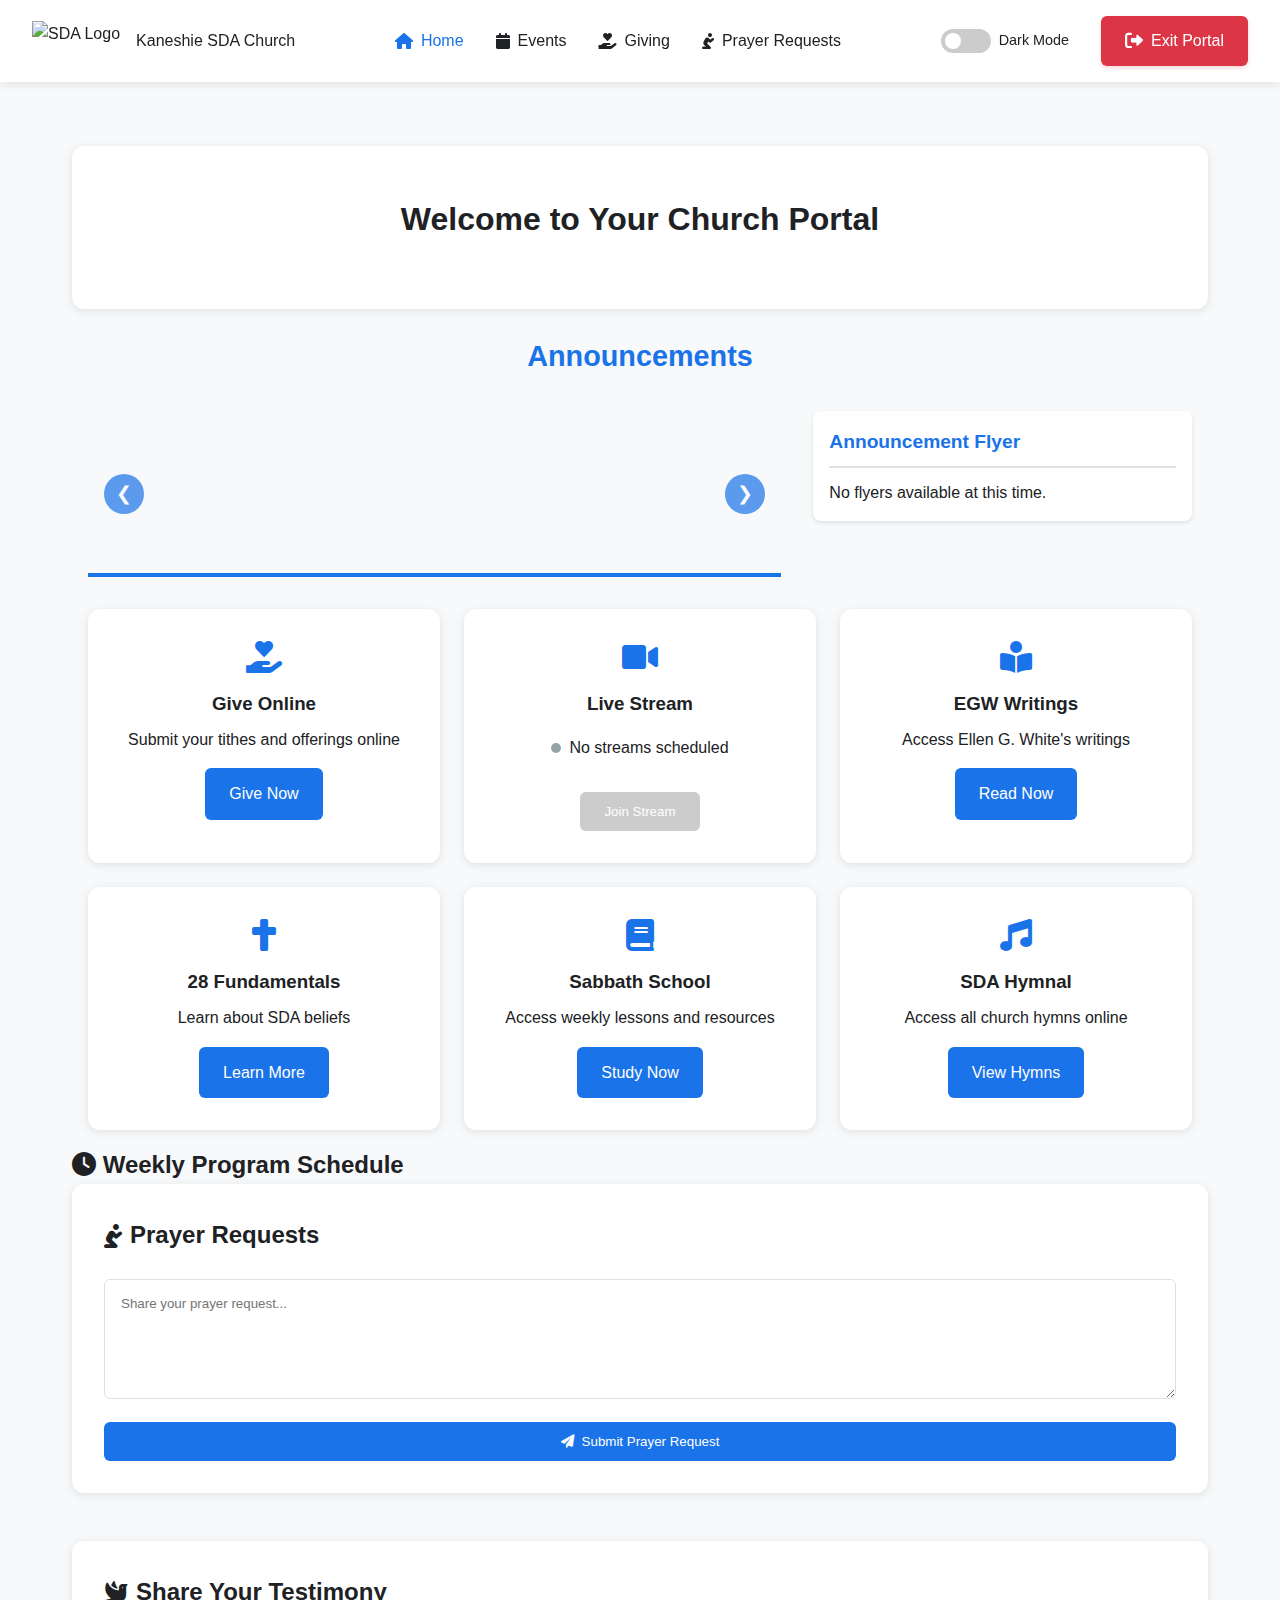
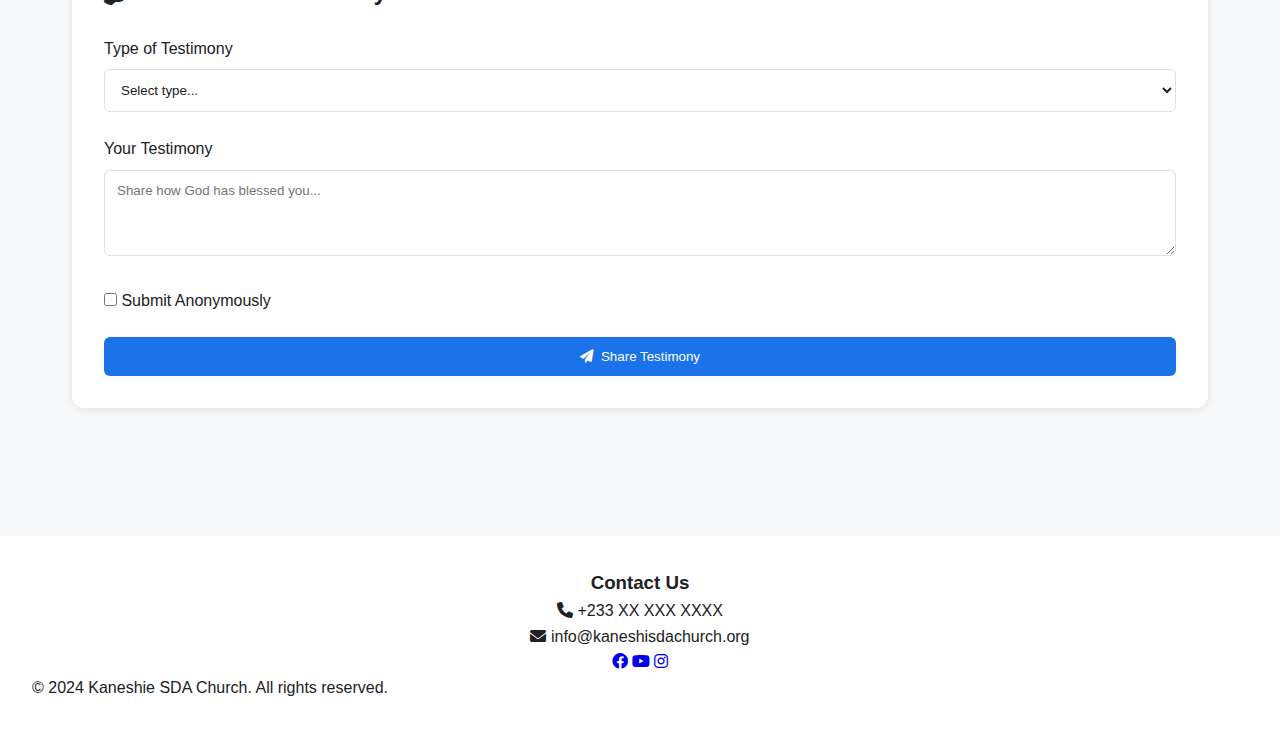
==== member-portal.html @ 42c8f6ec "Add files via upload" ====
<!DOCTYPE html>
<html lang="en">
<head>
    <meta charset="UTF-8">
    <meta name="viewport" content="width=device-width, initial-scale=1.0, maximum-scale=1.0, user-scalable=no">
    <title>Member Portal - Kaneshie SDA Church</title>
    <link rel="icon" type="image/x-icon" href="/images/favicon.ico">
    <!-- Core styles -->
    <link rel="stylesheet" href="css/member-portal.css">
    <link rel="stylesheet" href="css/themes.css">
    <!-- Font Awesome for icons -->
    <link rel="stylesheet" href="https://cdnjs.cloudflare.com/ajax/libs/font-awesome/6.0.0/css/all.min.css">
    <!-- JavaScript files -->
    <script src="js/member-portal.js" defer></script>
</head>
<body>
    <!-- Navigation -->
    <nav class="portal-nav">
        <div class="nav-brand">
            <div class="logo">
                <img src="C:\Users\OSAFO Enoch Agyei\OneDrive\Desktop\sda.jpg" alt="SDA Logo">
            </div>
            <span>Kaneshie SDA Church</span>
        </div>
        <div class="nav-links">
            <a href="#" class="active"><i class="fas fa-home"></i> Home</a>
            <a href="events-page.html"><i class="fas fa-calendar"></i> Events</a>
            <a href="payment-portal.html"><i class="fas fa-hand-holding-heart"></i> Giving</a>
            <a href="#prayers"><i class="fas fa-pray"></i> Prayer Requests</a>
        </div>
        <div class="nav-controls">
            <div class="theme-toggle">
                <label class="switch">
                    <input type="checkbox" id="theme-toggle">
                    <span class="slider round"></span>
                </label>
                <span class="toggle-label">Dark Mode</span>
            </div>
            <div class="nav-profile">
                <a href="index.html" class="logout-btn">
                    <i class="fas fa-sign-out-alt"></i> Exit Portal
                </a>
            </div>
        </div>
    </nav>
    <!-- Main Content -->
    <main class="portal-content">
        <!-- Welcome Section -->
        <section class="welcome-section">
            <div class="welcome-header">
                <h1>Welcome to Your Church Portal</h1>
            </div>
        </section>
           <!-- Announcements and Flyers Section -->
            <H1 id="announcements-text">Announcements</H1>
<div class="announcements-wrapper">
    <!-- Announcements Slideshow -->
    <section class="announcements-slideshow">
        <div class="slideshow-container">
            <div class="slides">
                <!-- Slides will be added here by JavaScript -->
            </div>
            <div class="slide-navigation">
                <button class="slide-nav prev">❮</button>
                <button class="slide-nav next">❯</button>
            </div>
            <div class="slide-dots">
                <!-- Dots will be added here by JavaScript -->
            </div>
            <div class="slide-timer">
                <div class="timer-bar"></div>
            </div>
        </div>
    </section>

    <!-- Flyers Section -->
    <section class="flyers-section">
        <h3>Announcement Flyer</h3>
        <div class="flyers-container">
            <!-- Flyers will be added here by JavaScript -->
        </div>
    </section>
</div>

        <!-- Quick Actions -->
        <section class="quick-actions">
            <div class="action-card">
                <i class="fas fa-hand-holding-heart"></i>
                <h3>Give Online</h3>
                <p>Submit your tithes and offerings online</p>
                <a href="payment-portal.html" class="action-btn">Give Now</a>
            </div>
            <div class="action-card" id="liveStreamBtn">
                <i class="fas fa-video"></i>
                <h3>Live Stream</h3>
                <div class="live-status">
                    <span class="status-indicator"></span>
                    <span class="status-text">Checking status...</span>
                </div>
                <button onclick="openLiveStream()" class="action-btn stream-btn" disabled>Join Stream</button>
            </div>
            <div class="action-card">
                <i class="fas fa-book-reader"></i>
                <h3>EGW Writings</h3>
                <p>Access Ellen G. White's writings</p>
                <a href="https://egwwritings.org" class="action-btn">Read Now</a>
            </div>
            <div class="action-card">
                <i class="fas fa-cross"></i>
                <h3>28 Fundamentals</h3>
                <p>Learn about SDA beliefs</p>
                <a href="https://en.wikipedia.org/wiki/28_Fundamental_Beliefs" target="_blank" class="action-btn">Learn More</a>
            </div>
            <div class="action-card">
                <i class="fas fa-book"></i>
                <h3>Sabbath School</h3>
                <p>Access weekly lessons and resources</p>
                <a href="https://www.sabbath.school/" target="_blank" class="action-btn">Study Now</a>
            </div>
            <div class="action-card">
                <i class="fas fa-music"></i>
                <h3>SDA Hymnal</h3>
                <p>Access all church hymns online</p>
                <a href="https://www.sdahymnal.org" target="_blank" class="action-btn">View Hymns</a>
            </div>
        </section>

        <!-- Sabbath Program Schedule -->
        <section class="sabbath-schedule">
            <h2><i class="fas fa-clock"></i> Weekly Program Schedule</h2>
            <div id="weeklySchedule" class="schedule-container">
                <!-- Schedule will be loaded dynamically -->
            </div>
        </section>
        <!-- Prayer Request Section -->
        <section id="prayers" class="prayer-section">
            <h2><i class="fas fa-pray"></i> Prayer Requests</h2>
            <form id="prayerForm" class="prayer-form" onsubmit="handlePrayerSubmit(event)">
                <textarea 
                    name="prayerRequest" 
                    id="prayerRequest" 
                    placeholder="Share your prayer request..."
                    required
                ></textarea>
                <button type="submit" class="submit-btn">
                    <i class="fas fa-paper-plane"></i> Submit Prayer Request
                </button>
            </form>
            <div id="confirmationMessage" class="confirmation-message" style="display: none;">
                Your prayer request has been submitted. The church officials will pray for you.
            </div>
        </section>

        <!-- Thanksgiving Section -->
        <section id="thanksgiving" class="thanksgiving-section">
            <h2><i class="fas fa-dove"></i> Share Your Testimony</h2>
            <form id="testimonyForm" class="thanksgiving-form" onsubmit="handleTestimonySubmit(event)">
                <div class="form-group">
                    <label for="testimonyType">Type of Testimony</label>
                    <select id="testimonyType" name="testimonyType" required>
                        <option value="">Select type...</option>
                        <option value="healing">Divine Healing</option>
                        <option value="provision">Divine Provision</option>
                        <option value="protection">Divine Protection</option>
                        <option value="guidance">Divine Guidance</option>
                        <option value="other">Other Blessings</option>
                    </select>
                </div>
                <div class="form-group">
                    <label for="testimony">Your Testimony</label>
                    <textarea 
                        id="testimony" 
                        name="testimony" 
                        placeholder="Share how God has blessed you..." 
                        rows="4" 
                        required
                    ></textarea>
                </div>
                <div class="form-group">
                    <label class="checkbox-label">
                        <input type="checkbox" name="anonymous" id="anonymous">
                        Submit Anonymously
                    </label>
                </div>
                <button type="submit" class="submit-btn">
                    <i class="fas fa-paper-plane"></i> Share Testimony
                </button>
            </form>
            <div id="testimonyConfirmationMessage" class="confirmation-message" style="display: none;">
                Your testimony has been submitted and will be reviewed by the church officials.
            </div>
        </section>
    </main>

    <!-- Footer -->
    <footer class="portal-footer">
        <div class="footer-content">
            <div class="contact-info">
                <h3>Contact Us</h3>
                <p><i class="fas fa-phone"></i> +233 XX XXX XXXX</p>
                <p><i class="fas fa-envelope"></i> info@kaneshisdachurch.org</p>
            </div>
            <div class="social-links">
                <a href="https://web.facebook.com/kaneshie.sdachurch/?_rdc=1&_rdr" target="_blank"><i class="fab fa-facebook"></i></a>
                <a href="https://www.youtube.com/@cosmoskmedia254" target="_blank"><i class="fab fa-youtube"></i></a>
                <a href="#"><i class="fab fa-instagram"></i></a>
            </div>
        </div>
        <div class="footer-bottom">
            <p>&copy; 2024 Kaneshie SDA Church. All rights reserved.</p>
        </div>
    </footer>

    <script src="js/theme.js"></script>
    <script>
        function handlePrayerSubmit(event) {
            event.preventDefault();
            const textarea = document.getElementById('prayerRequest');
            const request = textarea.value.trim();
            
            if (request) {
                submitPrayerRequest(request);
                textarea.value = '';
                
                const confirmationMessage = document.getElementById('confirmationMessage');
                confirmationMessage.style.display = 'block';
                setTimeout(() => {
                    confirmationMessage.style.display = 'none';
                }, 3000);
            }
        }
    </script>
    <script>
        function handleTestimonySubmit(event) {
            event.preventDefault();
            const form = event.target;
            const data = {
                type: form.testimonyType.value,
                testimony: form.testimony.value.trim(),
                anonymous: form.anonymous.checked
            };
            
            if (data.testimony && data.type) {
                submitThanksgiving(data);
                form.reset();
                
                const confirmationMessage = document.getElementById('testimonyConfirmationMessage');
                confirmationMessage.style.display = 'block';
                setTimeout(() => {
                    confirmationMessage.style.display = 'none';
                }, 3000);
            }
        }
    </script>
    <script>
        function checkLiveStatus() {
            const liveSessions = JSON.parse(localStorage.getItem('liveSessions') || '[]');
            const liveSession = liveSessions.find(session => session.status === 'live');
            
            const liveStreamBtn = document.getElementById('liveStreamBtn');
            const statusIndicator = document.querySelector('.status-indicator');
            const statusText = document.querySelector('.status-text');
            const streamBtn = document.querySelector('.stream-btn');
            
            // Remove previous status
            liveStreamBtn.removeAttribute('data-status');
            
            if (liveSession) {
                statusIndicator.style.backgroundColor = '#2ecc71';
                statusText.textContent = 'Live Now: ' + liveSession.title;
                streamBtn.disabled = false;
                streamBtn.onclick = () => window.open(liveSession.sessionLink, '_blank');
                liveStreamBtn.setAttribute('data-status', 'live');
            } else {
                const upcomingSession = liveSessions.find(session => session.status === 'upcoming');
                if (upcomingSession) {
                    statusIndicator.style.backgroundColor = '#f1c40f';
                    statusText.textContent = 'Next Stream: ' + new Date(upcomingSession.sessionDate).toLocaleString();
                    streamBtn.disabled = true;
                } else {
                    statusIndicator.style.backgroundColor = '#95a5a6';
                    statusText.textContent = 'No streams scheduled';
                    streamBtn.disabled = true;
                }
            }
        }

        // Check live status every 30 seconds
        setInterval(checkLiveStatus, 30000);
        
        // Initial check
        document.addEventListener('DOMContentLoaded', checkLiveStatus);
    </script>
</body>
</html>
---- css/member-portal.css ----
/* Root Variables */
:root {
    --primary-color: #1a73e8;
    --secondary-color: #1557b0;
    --text-color: #202124;
    --background-color: #f8f9fa;
    --white: #ffffff;
    --border-color: #e0e0e0;
    --shadow: 0 2px 10px rgba(0, 0, 0, 0.1);
    --card-bg: #ffffff;
    --surface-color: #f8f9fa;
    --text-secondary: #666;
    --primary-dark: #1a73e8;
    --container-padding: 2rem;
}

/* Base Styles */
* {
    margin: 0;
    padding: 0;
    box-sizing: border-box;
    font-family: 'Segoe UI', Tahoma, Geneva, Verdana, sans-serif;
}

body {
    background-color: var(--background-color);
    color: var(--text-color);
    line-height: 1.6;
}

/* Navigation */
.portal-nav {
    background: var(--white);
    padding: 1rem 2rem;
    box-shadow: var(--shadow);
    position: sticky;
    top: 0;
    z-index: 100;
    display: flex;
    justify-content: space-between;
    align-items: center;
}

.nav-brand {
    display: flex;
    align-items: center;
    gap: 1rem;
}

.logo img {
    height: 40px;
    width: auto;
}

.nav-links {
    display: flex;
    gap: 2rem;
}

.nav-links a {
    text-decoration: none;
    color: var(--text-color);
    display: flex;
    align-items: center;
    gap: 0.5rem;
    font-weight: 500;
    transition: color 0.3s;
}

.nav-links a:hover,
.nav-links a.active {
    color: var(--primary-color);
}

.nav-controls {
    display: flex;
    align-items: center;
    gap: 2rem;
}

/* Exit Portal Button */
.logout-btn {
    display: flex;
    align-items: center;
    gap: 0.5rem;
    padding: 0.75rem 1.5rem;
    background-color: #dc3545;
    color: white;
    text-decoration: none;
    border-radius: 6px;
    font-weight: 500;
    transition: all 0.3s ease;
    box-shadow: 0 2px 4px rgba(220, 53, 69, 0.2);
}

.logout-btn:hover {
    background-color: #c82333;
    transform: translateY(-2px);
    box-shadow: 0 4px 8px rgba(220, 53, 69, 0.3);
}

.logout-btn i {
    font-size: 1.1rem;
}

[data-theme="dark"] .logout-btn {
    background-color: #f44336;
}

[data-theme="dark"] .logout-btn:hover {
    background-color: #d32f2f;
}

/* Theme Toggle */
.theme-toggle {
    display: flex;
    align-items: center;
    gap: 0.5rem;
}

.switch {
    position: relative;
    display: inline-block;
    width: 50px;
    height: 24px;
}

.switch input {
    opacity: 0;
    width: 0;
    height: 0;
}

.slider {
    position: absolute;
    cursor: pointer;
    top: 0;
    left: 0;
    right: 0;
    bottom: 0;
    background-color: #ccc;
    transition: .4s;
    border-radius: 24px;
}

.slider:before {
    position: absolute;
    content: "";
    height: 16px;
    width: 16px;
    left: 4px;
    bottom: 4px;
    background-color: white;
    transition: .4s;
    border-radius: 50%;
}

input:checked + .slider {
    background-color: var(--primary-color);
}

input:checked + .slider:before {
    transform: translateX(26px);
}

/* Main Content */
.portal-content {
    max-width: 1200px;
    margin: 2rem auto;
    padding: var(--container-padding);
    overflow-x: hidden;
}

/* Welcome Section */
.welcome-section {
    background: var(--card-bg);
    padding: 2rem;
    border-radius: 12px;
    box-shadow: var(--shadow);
    margin-bottom: 1.5rem;
    text-align: center;
}

.welcome-header h1 {
    color: var(--text-color);
    margin-bottom: 1rem;
    font-size: clamp(1.5rem, 4vw, 2rem);
    text-align: center;
    padding: 1rem;
}

/* Quick Actions */
.quick-actions {
    display: grid;
    grid-template-columns: repeat(3, 1fr);
    gap: 1.5rem;
    padding: 1rem;
}

.action-card {
    background: var(--card-bg);
    padding: 2rem;
    border-radius: 12px;
    box-shadow: var(--shadow);
    text-align: center;
    transition: transform 0.3s ease;
}

.action-card:hover {
    transform: translateY(-5px);
}

.action-card i {
    font-size: 2rem;
    color: var(--primary-color);
    margin-bottom: 1rem;
}

.action-card h3 {
    margin-bottom: 0.5rem;
}

.action-btn {
    display: inline-block;
    padding: 0.8rem 1.5rem;
    margin-top: 1rem;
    background: var(--primary-color);
    color: var(--white);
    text-decoration: none;
    border-radius: 6px;
    transition: background 0.3s;
}

.action-btn:hover {
    background: var(--secondary-color);
}

/* Prayer Request Section */
.prayer-section {
    background: var(--card-bg);
    padding: 2rem;
    border-radius: 12px;
    box-shadow: var(--shadow);
    margin-bottom: 3rem;
}

.prayer-section h2 {
    color: var(--text-color);
    margin-bottom: 1.5rem;
    display: flex;
    align-items: center;
    gap: 0.5rem;
}

.prayer-form textarea {
    width: 100%;
    padding: 1rem;
    border: 1px solid var(--border-color);
    border-radius: 6px;
    margin-bottom: 1rem;
    resize: vertical;
    min-height: 120px;
}

/* Thanksgiving Section */
.thanksgiving-section {
    background: var(--card-bg);
    padding: 2rem;
    border-radius: 12px;
    box-shadow: var(--shadow);
    margin-bottom: 3rem;
}

.thanksgiving-section h2 {
    color: var(--text-color);
    margin-bottom: 1.5rem;
    display: flex;
    align-items: center;
    gap: 0.5rem;
}

.form-group {
    margin-bottom: 1.5rem;
}

.form-group label {
    display: block;
    margin-bottom: 0.5rem;
    color: var(--text-color);
    font-weight: 500;
}

.form-group select,
.form-group textarea {
    width: 100%;
    padding: 0.75rem;
    border: 1px solid var(--border-color);
    border-radius: 6px;
    background-color: var(--card-bg);
    color: var(--text-color);
}

.checkbox-label {
    display: flex;
    align-items: center;
    gap: 0.5rem;
    cursor: pointer;
}

/* Submit Button */
.submit-btn {
    display: flex;
    align-items: center;
    justify-content: center;
    gap: 0.5rem;
    width: 100%;
    padding: 0.75rem;
    background-color: var(--primary-color);
    color: var(--white);
    border: none;
    border-radius: 6px;
    font-weight: 500;
    cursor: pointer;
    transition: background-color 0.2s;
}

.submit-btn:hover {
    background-color: var(--secondary-color);
}

/* Announcements Section */
.announcements-wrapper {
    display: flex;
    gap: 2rem;
    max-width: 1400px;
    margin: 0 auto;
    padding: 1rem;
}

.announcements-slideshow {
    flex: 2;
    min-width: 0;
}

.flyers-section {
    flex: 1;
    min-width: 300px;
    max-width: 400px;
}

#announcements-text {
    text-align: center;
    margin: 1rem 0;
    color: var(--primary-color);
    font-size: clamp(1.3rem, 3.5vw, 1.8rem);
}

/* Announcements Slideshow */
.slideshow-container {
    position: relative;
    padding: 0 4rem;
}

.slides {
    position: relative;
    min-height: 150px;
}

.slide {
    position: absolute;
    top: 0;
    left: 0;
    width: 100%;
    height: 100%;
    opacity: 0;
    visibility: hidden;
    transition: opacity 0.5s ease-in-out, visibility 0.5s ease-in-out;
    background: var(--white);
    border-radius: 8px;
    padding: 2rem;
    box-shadow: var(--shadow);
    text-align: center;
}

.slide.active {
    opacity: 1;
    visibility: visible;
}

.slide-title {
    font-size: 1.5rem;
    font-weight: 600;
    color: var(--primary-color);
    margin-bottom: 1rem;
}

.slide-content {
    font-size: 1.1rem;
    color: var(--text-color);
    line-height: 1.6;
}

.slide-navigation {
    position: absolute;
    top: 50%;
    left: 0;
    right: 0;
    transform: translateY(-50%);
    display: flex;
    justify-content: space-between;
    pointer-events: none;
    padding: 0 1rem;
}

.slide-nav {
    background: var(--primary-color);
    color: white;
    border: none;
    width: 40px;
    height: 40px;
    border-radius: 50%;
    cursor: pointer;
    display: flex;
    align-items: center;
    justify-content: center;
    font-size: 1.2rem;
    opacity: 0.7;
    transition: opacity 0.3s ease;
    pointer-events: auto;
}

.slide-nav:hover {
    opacity: 1;
}

.slide-dots {
    display: flex;
    justify-content: center;
    gap: 0.5rem;
    margin-top: 1rem;
}

.dot {
    width: 10px;
    height: 10px;
    border-radius: 50%;
    background: var(--text-color);
    opacity: 0.3;
    cursor: pointer;
    transition: opacity 0.3s ease;
}

.dot.active {
    opacity: 1;
    background: var(--primary-color);
}

.slide-timer {
    position: absolute;
    bottom: 0;
    left: 0;
    right: 0;
    height: 4px;
    background: rgba(0, 0, 0, 0.1);
    overflow: hidden;
}

.timer-bar {
    width: 100%;
    height: 100%;
    background: var(--primary-color);
    transform-origin: left;
}

.timer-bar.animate {
    animation: countdown 5s linear;
}

@keyframes countdown {
    from {
        transform: scaleX(1);
    }
    to {
        transform: scaleX(0);
    }
}

/* Dark theme adjustments */
[data-theme="dark"] .slide-timer {
    background: rgba(255, 255, 255, 0.1);
}

/* Flyers Display */
.flyers-section {
    flex: 1;
    min-width: 300px;
    max-width: 400px;
    background: var(--white);
    border-radius: 8px;
    padding: 1rem;
    box-shadow: 0 2px 4px rgba(0, 0, 0, 0.1);
    align-self: flex-start;
    height: fit-content;
}

.flyers-section h3 {
    color: var(--primary-color);
    margin-bottom: 0.75rem;
    font-size: 1.2rem;
    padding-bottom: 0.5rem;
    border-bottom: 2px solid var(--border-color);
}

.flyers-container {
    display: flex;
    flex-direction: column;
    gap: 0.75rem;
    max-height: 400px;
    overflow-y: auto;
}

.flyer-item {
    position: relative;
    border-radius: 8px;
    overflow: hidden;
    cursor: pointer;
    transition: transform 0.3s ease;
    width: 100%;
    height: 300px; /* Reduced height */
    background: var(--background-color);
}

.flyer-item:hover {
    transform: translateY(-3px);
}

.flyer-item img {
    width: 100%;
    height: 100%;
    object-fit: contain;
    display: block;
    border-radius: 8px;
    background: var(--background-color);
    padding: 0.5rem;
}

.flyer-item .flyer-overlay {
    position: absolute;
    bottom: 0;
    left: 0;
    right: 0;
    background: rgba(0, 0, 0, 0.7);
    color: white;
    padding: 0.5rem;
    font-size: 0.85rem;
    backdrop-filter: blur(4px);
}

.no-flyer {
    display: flex;
    align-items: center;
    justify-content: center;
    height: 300px; /* Reduced height to match flyer-item */
    background: var(--background-color);
    border-radius: 8px;
    padding: 1rem;
    text-align: center;
    color: var(--text-color);
    border: 2px dashed var(--border-color);
}

/* Responsive adjustments */
@media screen and (max-width: 1024px) {
    .announcements-wrapper {
        flex-direction: column;
    }

    .flyers-section {
        max-width: none;
        width: 100%;
    }

    .quick-actions {
        grid-template-columns: repeat(2, 1fr);
    }
}

@media screen and (max-width: 768px) {
    .portal-content {
        padding: 0.5rem;
    }

    .welcome-header h1 {
        font-size: 1.5rem;
        padding: 1rem;
    }

    #announcements-text {
        font-size: 1.3rem;
    }

    .announcements-wrapper {
        padding: 0.5rem;
    }

    .slide {
        padding: 1rem;
    }

    .slide h2 {
        font-size: 1.2rem;
    }

    .slide p {
        font-size: 1rem;
    }

    .quick-actions {
        grid-template-columns: 1fr;
        padding: 0.5rem;
    }

    .action-card {
        padding: 1rem;
    }

    .nav-links {
        flex-direction: column;
        gap: 0.5rem;
    }

    .nav-link {
        width: 100%;
        text-align: center;
    }
}

@media screen and (max-width: 480px) {
    .welcome-header h1 {
        font-size: 1.3rem;
    }

    .slide h2 {
        font-size: 1.1rem;
    }

    .slide p {
        font-size: 0.9rem;
    }

    .flyer-item {
        height: 200px;
    }
}

/* Footer */
.portal-footer {
    background: var(--card-bg);
    padding: 2rem;
    margin-top: 3rem;
}

.footer-content {
    max-width: 1200px;
    margin: 0 auto;
    text-align: center;
}

/* Responsive Design */
@media screen and (max-width: 768px) {
    .portal-nav {
        flex-direction: column;
        padding: 1rem;
        gap: 1rem;
    }

    .nav-links {
        flex-direction: column;
        gap: 1rem;
        text-align: center;
    }

    .nav-controls {
        flex-direction: column;
        gap: 1rem;
    }

    .quick-actions {
        grid-template-columns: 1fr;
    }

    .portal-content {
        padding: 0 1rem;
    }
}

/* Confirmation Messages */
.confirmation-message {
    margin-top: 1rem;
    padding: 1rem;
    background-color: #4caf50;
    color: white;
    border-radius: 6px;
    text-align: center;
    display: none;
}

/* Live Stream Button */
.stream-btn {
    background-color: var(--primary-color);
    color: var(--white);
    padding: 0.75rem 1.5rem;
    border: none;
    border-radius: 6px;
    cursor: pointer;
    transition: background-color 0.3s;
}

.stream-btn:hover {
    background-color: var(--secondary-color);
}

.stream-btn:disabled {
    background-color: #ccc;
    cursor: not-allowed;
}

.live-status {
    display: flex;
    align-items: center;
    justify-content: center;
    gap: 0.5rem;
    margin: 1rem 0;
}

.status-indicator {
    width: 10px;
    height: 10px;
    border-radius: 50%;
    background-color: #ccc;
}

.status-indicator.live {
    background-color: #4caf50;
    animation: pulse 2s infinite;
}

@keyframes pulse {
    0% {
        transform: scale(1);
        opacity: 1;
    }
    50% {
        transform: scale(1.2);
        opacity: 0.7;
    }
    100% {
        transform: scale(1);
        opacity: 1;
    }
}

/* Mobile-first responsive design */
@media screen and (max-width: 768px) {
    .portal-content {
        padding: 1rem;
    }

    #announcements-text {
        font-size: 1.5rem;
        margin: 0.75rem 0;
    }

    .announcements-wrapper {
        flex-direction: column;
        gap: 1rem;
    }

    .announcements-slideshow {
        width: 100%;
    }

    .slide {
        padding: 1rem;
    }

    .slide h2 {
        font-size: 1.2rem;
        margin-bottom: 0.5rem;
    }

    .slide p {
        font-size: 0.95rem;
    }

    .slide-meta {
        font-size: 0.85rem;
    }

    .slide-nav {
        padding: 0.5rem;
        font-size: 1rem;
    }

    .flyers-section {
        width: 100%;
        max-width: none;
        min-width: auto;
    }

    .quick-actions {
        grid-template-columns: 1fr;
        gap: 1rem;
    }

    .action-card {
        padding: 1rem;
    }

    .action-card i {
        font-size: 1.5rem;
    }

    .action-card h3 {
        font-size: 1.1rem;
    }

    /* Navigation adjustments */
    .nav-container {
        padding: 0.5rem;
    }

    .nav-links {
        gap: 0.5rem;
    }

    .nav-link {
        font-size: 0.9rem;
        padding: 0.5rem;
    }

    .nav-link i {
        font-size: 1rem;
    }

    /* Welcome section */
    .welcome-header h1 {
        font-size: 1.5rem;
        padding: 1rem;
    }
}

/* Even smaller screens */
@media screen and (max-width: 480px) {
    .portal-content {
        padding: 0.75rem;
    }

    #announcements-text {
        font-size: 1.3rem;
    }

    .slide {
        padding: 0.75rem;
    }

    .slide h2 {
        font-size: 1.1rem;
    }

    .slide p {
        font-size: 0.9rem;
    }

    .slide-dots .dot {
        width: 8px;
        height: 8px;
        margin: 0 4px;
    }

    .slide-nav {
        padding: 0.4rem;
        font-size: 0.9rem;
    }

    .flyer-item {
        height: 200px;
    }

    .flyer-overlay {
        font-size: 0.8rem;
    }

    .action-card {
        padding: 0.75rem;
    }

    .action-card i {
        font-size: 1.3rem;
    }

    .action-card h3 {
        font-size: 1rem;
    }
}
---- css/themes.css ----
/* Theme Variables */
:root[data-theme="light"] {
    --primary-color: #1a73e8;
    --secondary-color: #1557b0;
    --text-color: #202124;
    --background-color: #f8f9fa;
    --card-bg: #ffffff;
    --border-color: #e0e0e0;
    --shadow: 0 2px 10px rgba(0, 0, 0, 0.1);
    --input-bg: #ffffff;
}

:root[data-theme="dark"] {
    --primary-color: #4285f4;
    --secondary-color: #1a73e8;
    --text-color: #e8eaed;
    --background-color: #202124;
    --card-bg: #2d2d2d;
    --border-color: #5f6368;
    --shadow: 0 2px 10px rgba(0, 0, 0, 0.3);
    --input-bg: #3c3c3c;
}

/* Site Header Styles */
.site-header {
    position: fixed;
    top: 0;
    left: 0;
    right: 0;
    background-color: var(--primary-color);
    color: white;
    padding: 1rem;
    z-index: 1000;
    box-shadow: var(--shadow);
}

.header-content {
    max-width: 1200px;
    margin: 0 auto;
    display: flex;
    justify-content: space-between;
    align-items: center;
}

.logo {
    display: flex;
    align-items: center;
    gap: 1rem;
}

.logo img {
    height: 40px;
    width: auto;
}

/* Dark Mode Specific Styles */
[data-theme="dark"] {
    /* Text Colors */
    color: var(--text-color);
}

[data-theme="dark"] .portal-nav {
    background: var(--card-bg);
}

[data-theme="dark"] .nav-links a {
    color: var(--text-color);
}

[data-theme="dark"] .nav-links a:hover,
[data-theme="dark"] .nav-links a.active {
    color: var(--primary-color);
}

[data-theme="dark"] .action-card,
[data-theme="dark"] .prayer-section,
[data-theme="dark"] .thanksgiving-section {
    background: var(--card-bg);
}

[data-theme="dark"] .form-group select,
[data-theme="dark"] .form-group textarea,
[data-theme="dark"] .prayer-form textarea {
    background: var(--input-bg);
    color: var(--text-color);
    border-color: var(--border-color);
}

[data-theme="dark"] .confirmation-message {
    background-color: #2e7d32;
}

/* Theme Toggle Switch */
.theme-toggle {
    display: flex;
    align-items: center;
    gap: 0.5rem;
}

.switch {
    position: relative;
    display: inline-block;
    width: 50px;
    height: 24px;
}

.switch input {
    opacity: 0;
    width: 0;
    height: 0;
}

.slider {
    position: absolute;
    cursor: pointer;
    top: 0;
    left: 0;
    right: 0;
    bottom: 0;
    background-color: #ccc;
    transition: .4s;
    border-radius: 24px;
}

.slider:before {
    position: absolute;
    content: "";
    height: 16px;
    width: 16px;
    left: 4px;
    bottom: 4px;
    background-color: white;
    transition: .4s;
    border-radius: 50%;
}

input:checked + .slider {
    background-color: var(--primary-color);
}

input:checked + .slider:before {
    transform: translateX(26px);
}

.toggle-label {
    color: var(--text-color);
    font-size: 0.9rem;
}

/* Add transitions */
* {
    transition: background-color 0.3s ease, color 0.3s ease;
}
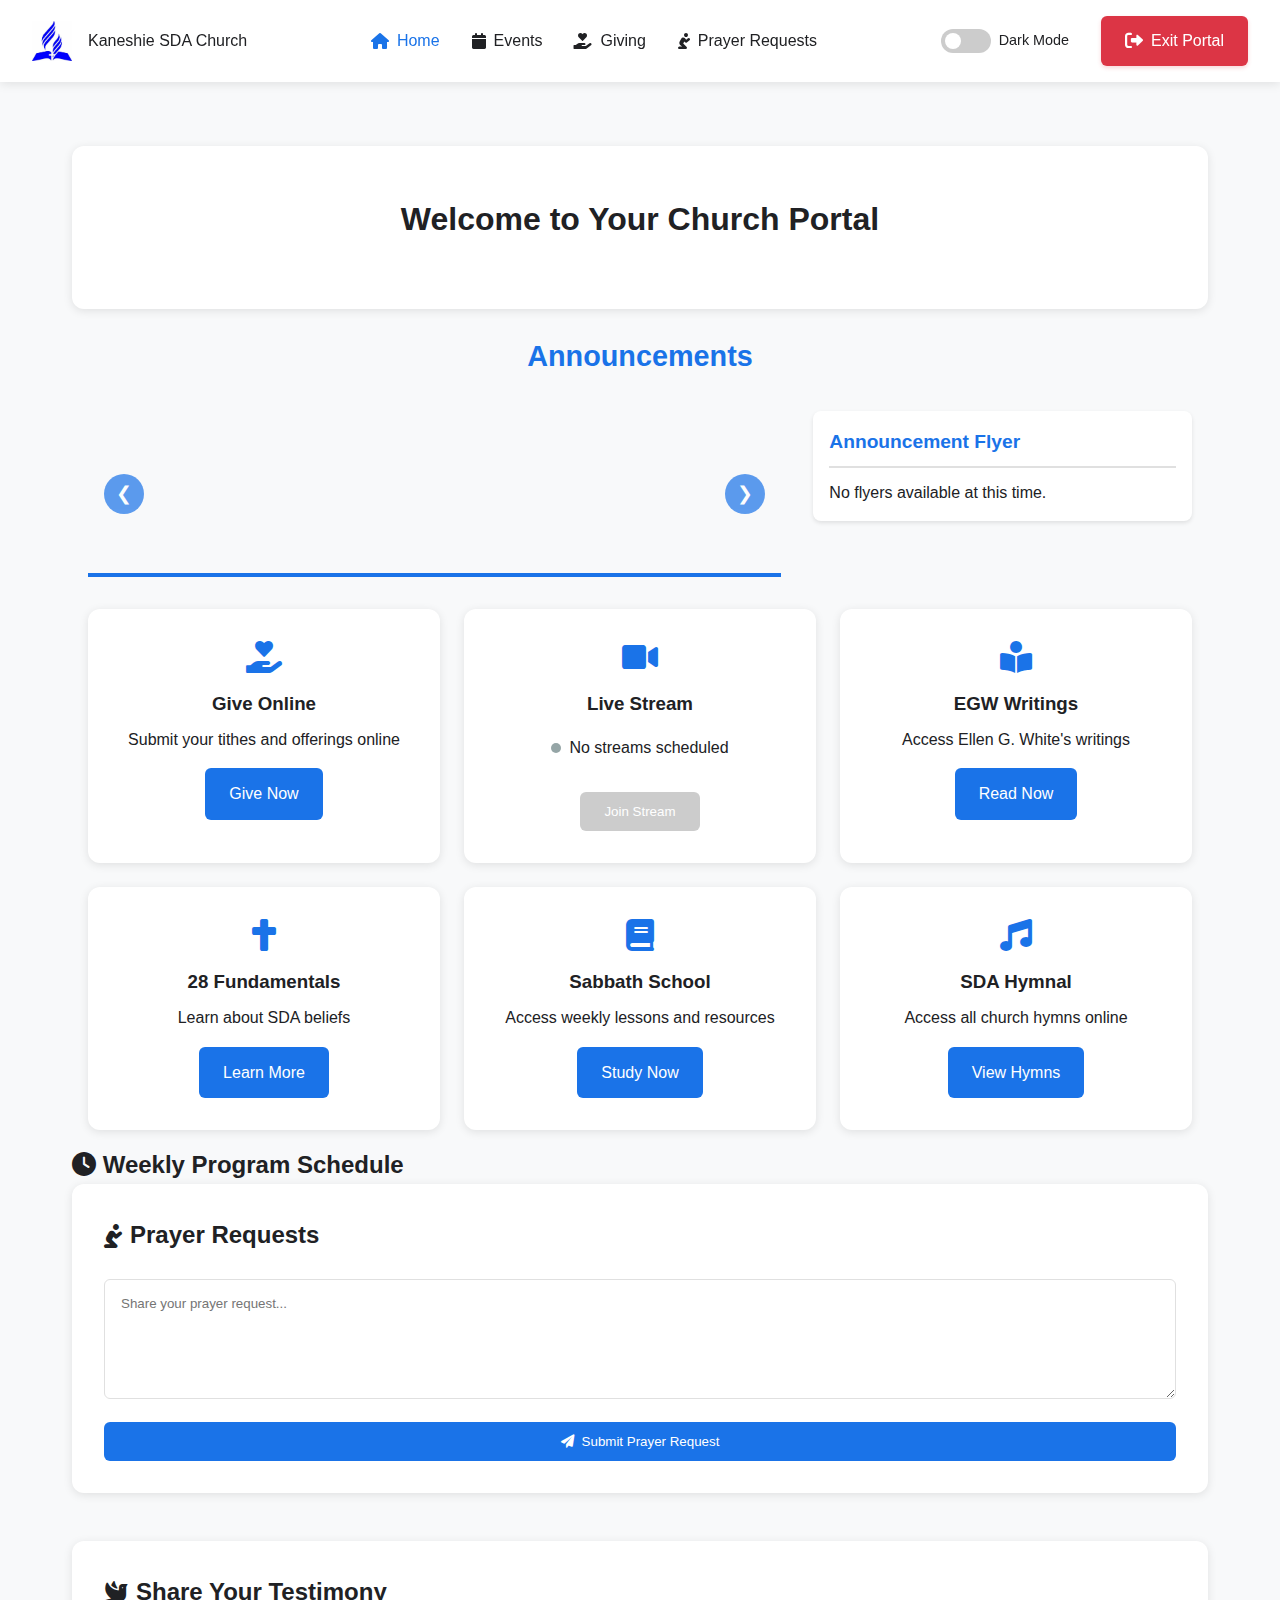
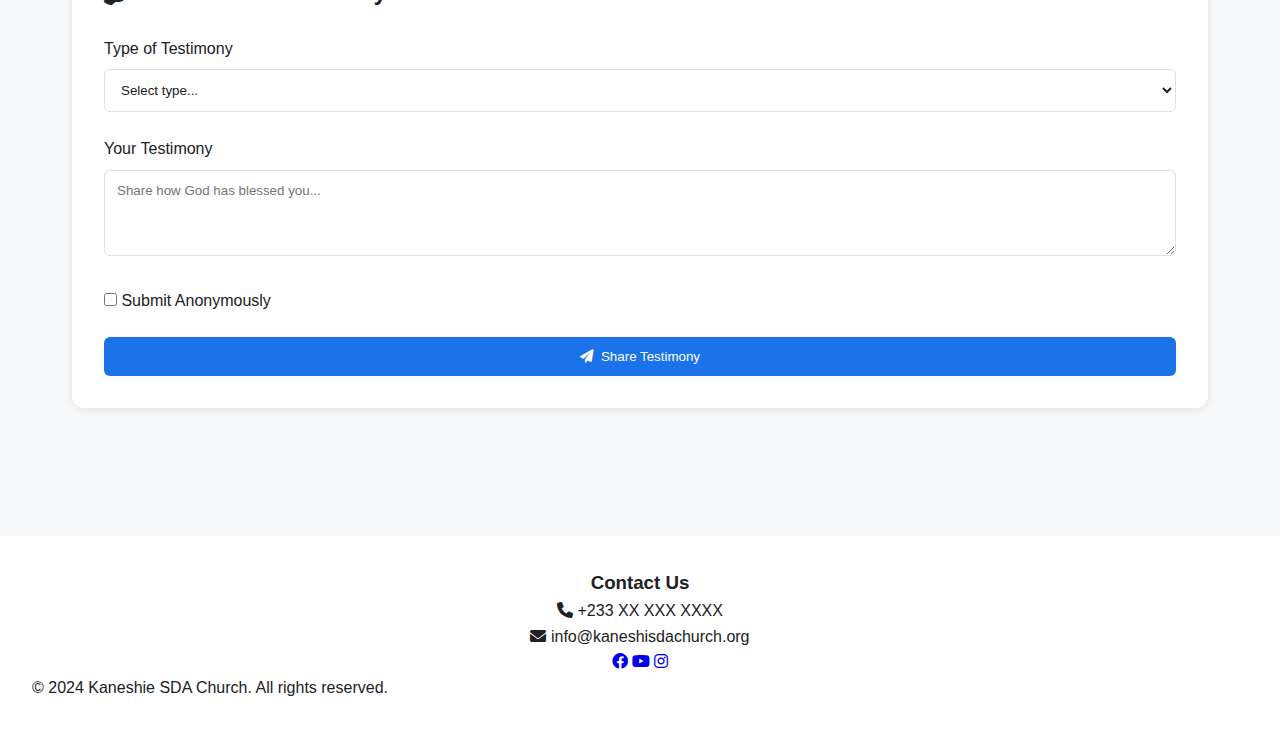
==== commit b09a04f9: "member-portal.html" ====
--- a/member-portal.html
+++ b/member-portal.html
@@ -18,7 +18,7 @@
     <nav class="portal-nav">
         <div class="nav-brand">
             <div class="logo">
-                <img src="C:\Users\OSAFO Enoch Agyei\OneDrive\Desktop\sda.jpg" alt="SDA Logo">
+                <img src="logo.png" alt="SDA Logo">
             </div>
             <span>Kaneshie SDA Church</span>
         </div>
@@ -292,4 +292,4 @@
         document.addEventListener('DOMContentLoaded', checkLiveStatus);
     </script>
 </body>
-</html>+</html>
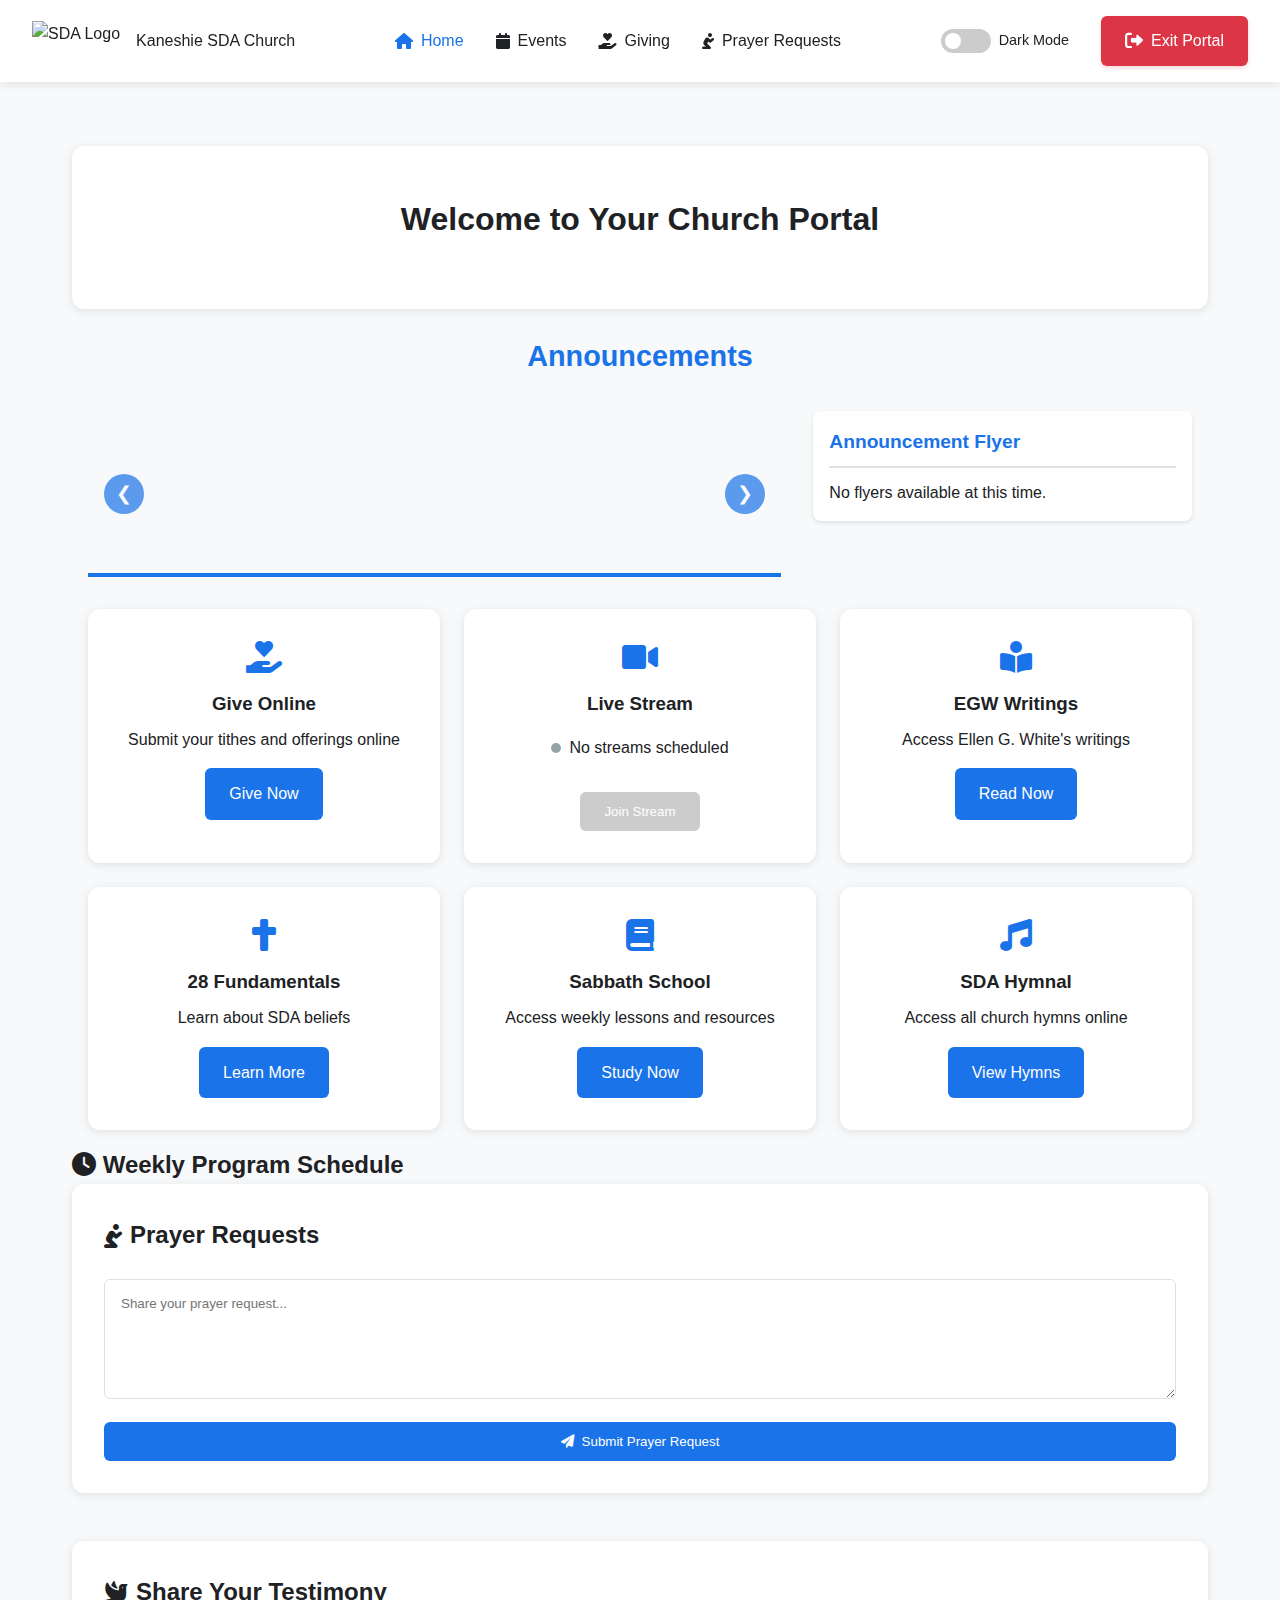
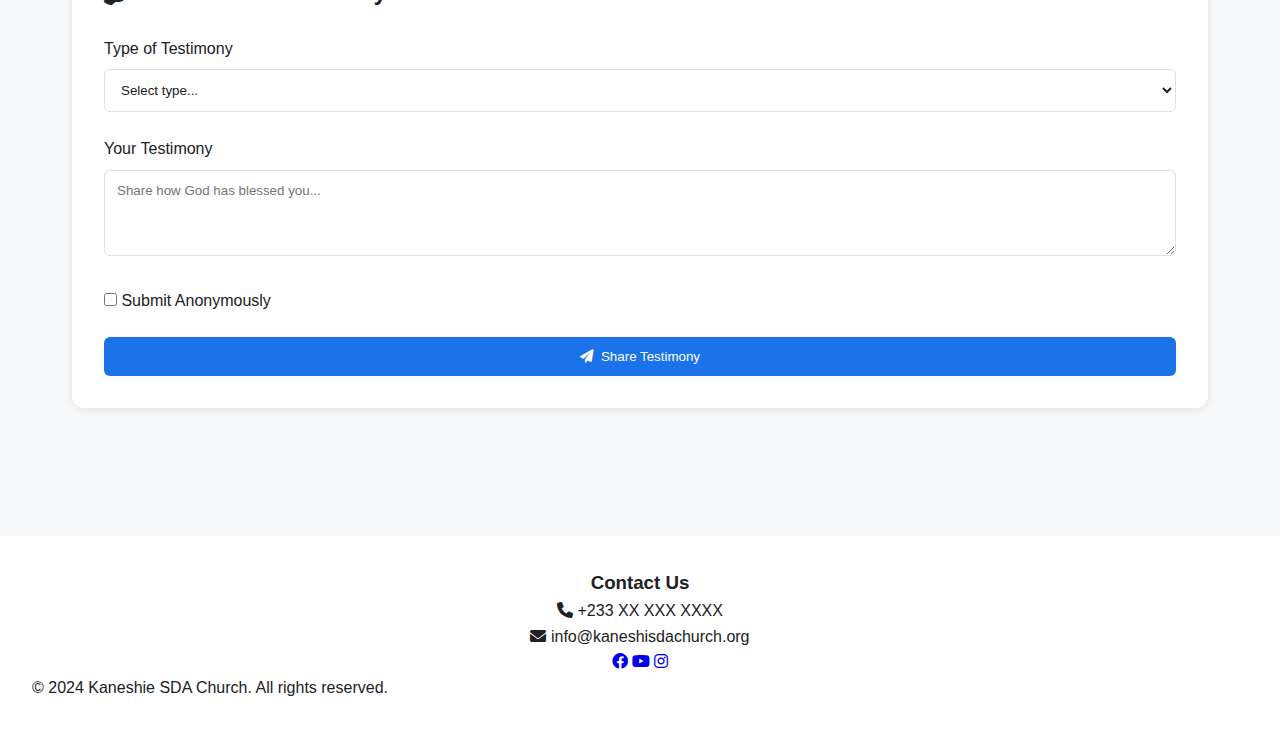
==== commit e31a7a7b: "Update member-portal.html" ====
--- a/member-portal.html
+++ b/member-portal.html
@@ -18,7 +18,7 @@
     <nav class="portal-nav">
         <div class="nav-brand">
             <div class="logo">
-                <img src="logo.png" alt="SDA Logo">
+                <img src="https://th.bing.com/th?id=OIP.oQbCvl-yKg0GehZ7nlj4TAHaHa&w=250&h=250&c=8&rs=1&qlt=90&r=0&o=6&dpr=1.5&pid=3.1&rm=2" alt="SDA Logo">
             </div>
             <span>Kaneshie SDA Church</span>
         </div>
